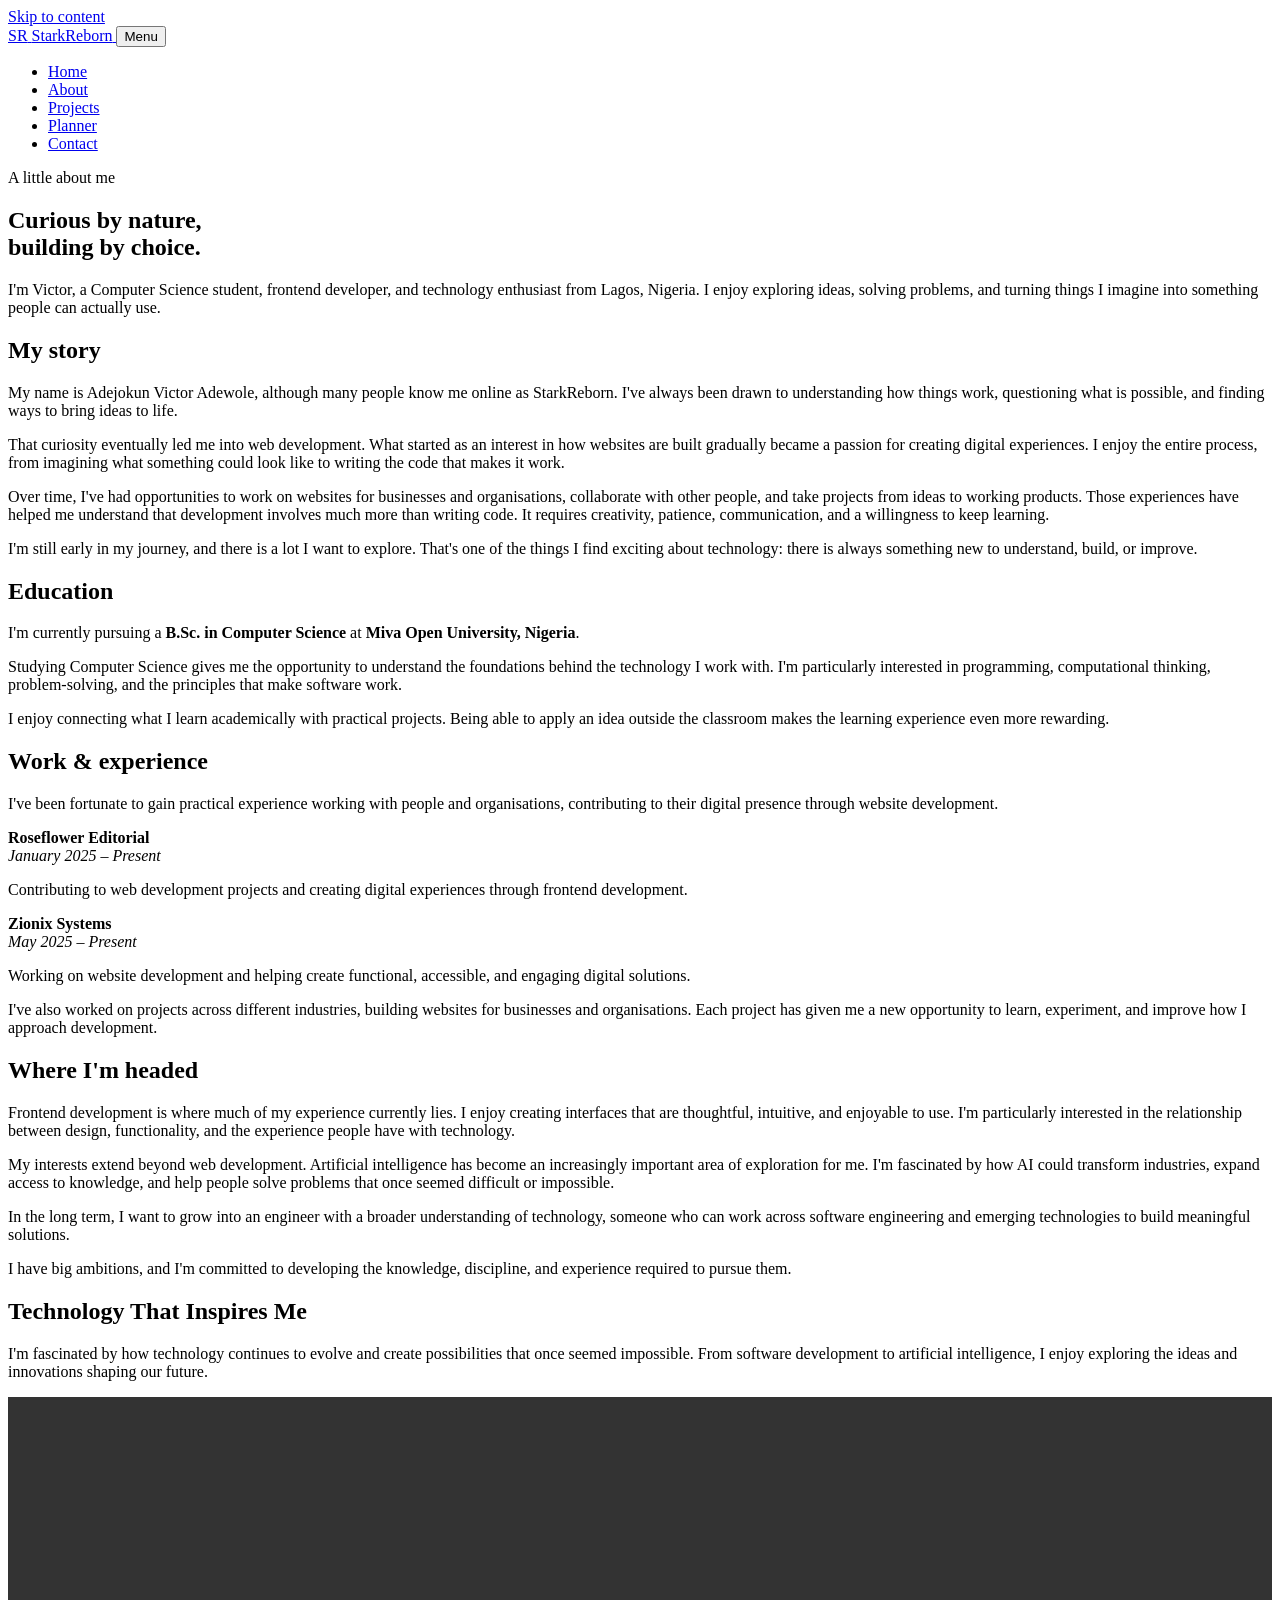
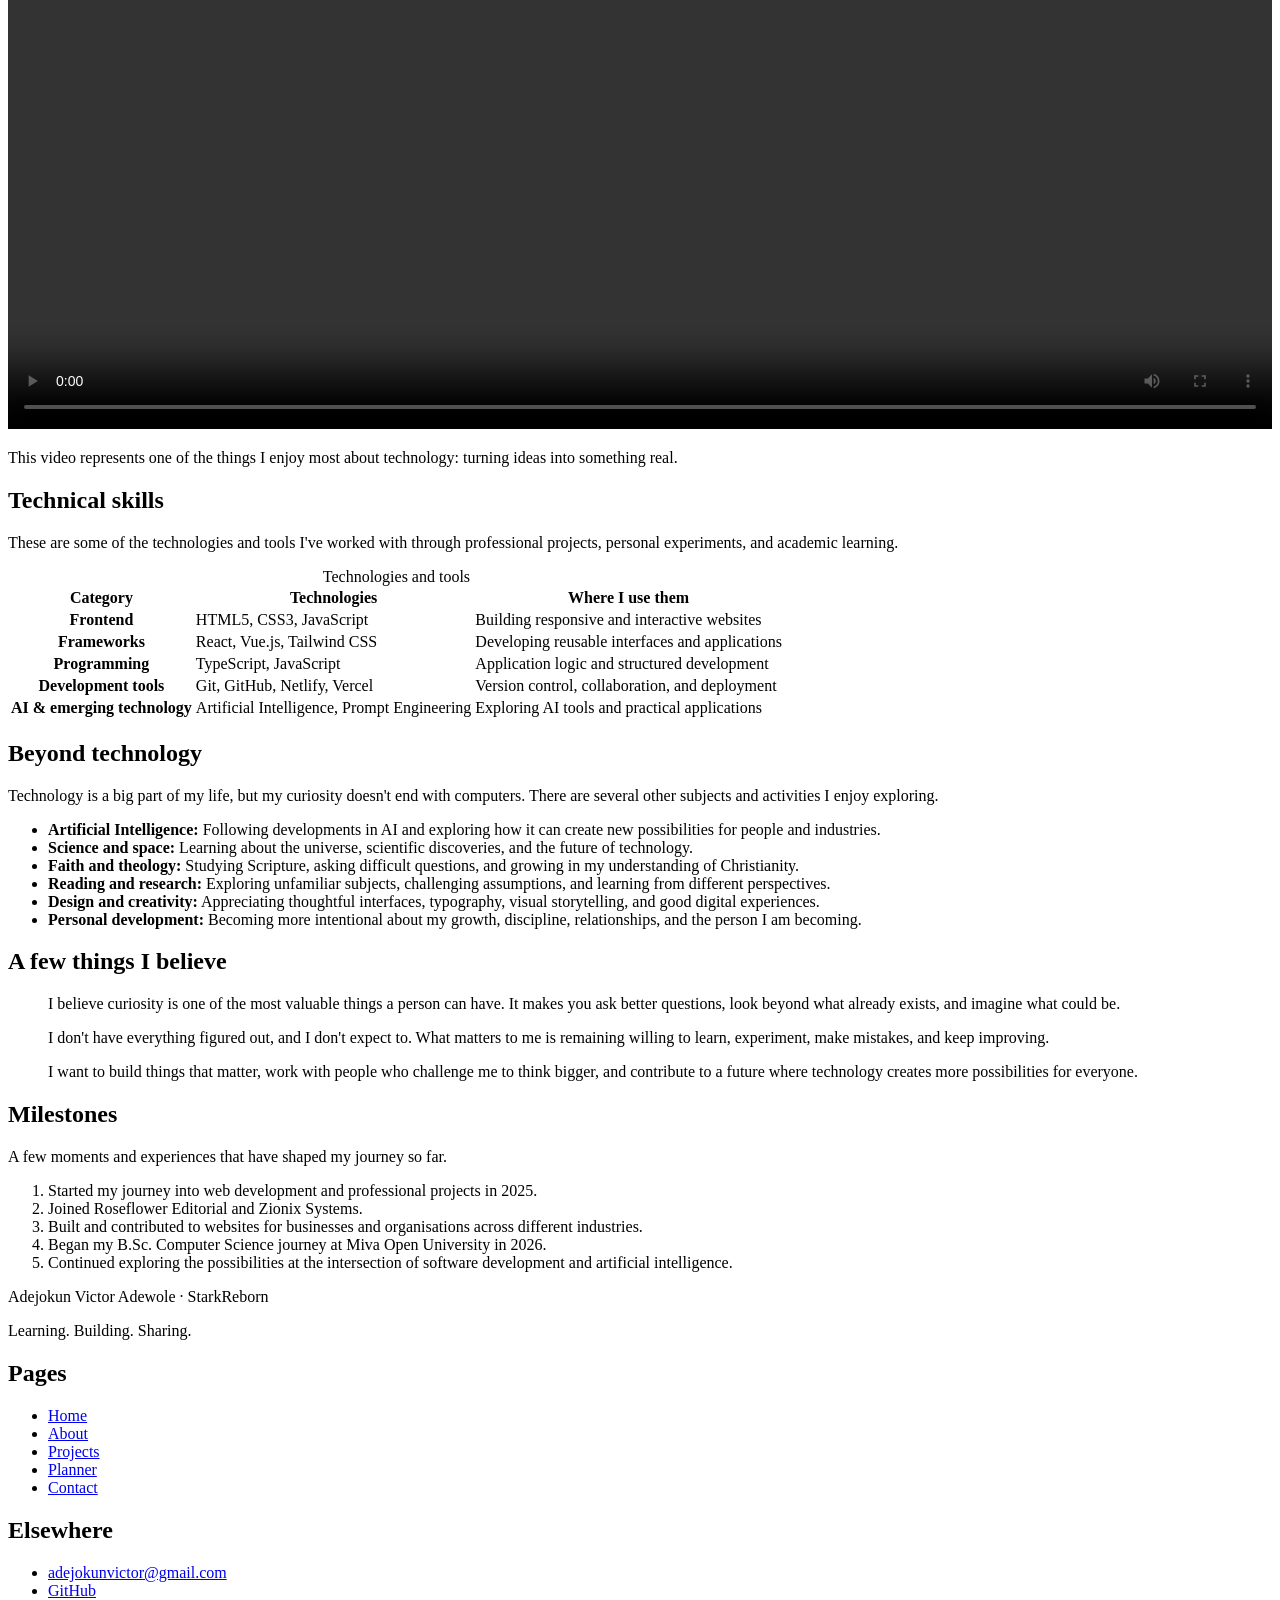
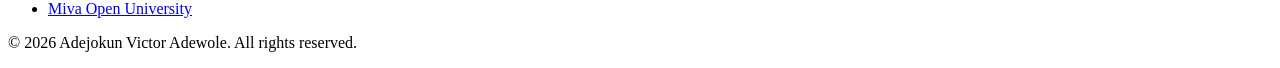
==== about.html @ ceefe45b "Add files via upload" ====
<!DOCTYPE html>
<html lang="en">
<head>
  <meta charset="utf-8">
  <meta name="viewport" content="width=device-width, initial-scale=1">
  <title>About — Adejokun Victor Adewole</title>
  <meta name="description" content="Get to know Victor Adewole, also known as StarkReborn, a Computer Science student, frontend developer, and technology enthusiast from Lagos, Nigeria.">
  <meta name="author" content="Adejokun Victor Adewole">
  <link rel="icon" href="favicon.png" type="image/png">
  <link rel="preconnect" href="https://fonts.googleapis.com">
  <link rel="preconnect" href="https://fonts.gstatic.com" crossorigin>
  <link rel="stylesheet" href="https://fonts.googleapis.com/css2?family=Fraunces:ital,opsz,wght@0,9..144,300..700;1,9..144,300..600&family=IBM+Plex+Sans:wght@400;500;600&display=swap">
  <link rel="stylesheet" href="css/styles.css">
  <script src="js/main.js" defer></script>
</head>

<body class="page-about">
  <a class="skip-link" href="#main">Skip to content</a>

  <header class="site-header">
    <div class="site-header__inner">
      <a class="brand" href="index.html" aria-label="StarkReborn — home">
        <span class="brand__mark" aria-hidden="true">SR</span>
        <span class="brand__text">StarkReborn</span>
      </a>

      <button class="nav-toggle" type="button" aria-expanded="false" aria-controls="primary-nav">
        <span class="nav-toggle__bar" aria-hidden="true"></span>
        <span class="nav-toggle__bar" aria-hidden="true"></span>
        <span class="nav-toggle__label">Menu</span>
      </button>

      <nav id="primary-nav" class="site-nav" aria-label="Primary">
        <ul>
          <li><a href="index.html">Home</a></li>
          <li><a href="about.html">About</a></li>
          <li><a href="projects.html">Projects</a></li>
          <li><a href="planner.html">Planner</a></li>
          <li><a href="contact.html">Contact</a></li>
        </ul>
      </nav>
    </div>
  </header>

  <main id="main">

    <section class="page-intro" aria-labelledby="about-heading">
      <p class="page-intro__eyebrow">A little about me</p>
      <h1 id="about-heading" class="page-intro__title">
        Curious by nature,<br>
        building by choice.
      </h1>
      <p class="page-intro__lede">
        I'm Victor, a Computer Science student, frontend developer, and technology
        enthusiast from Lagos, Nigeria. I enjoy exploring ideas, solving problems,
        and turning things I imagine into something people can actually use.
      </p>
    </section>

    <section class="about-section" aria-labelledby="story-heading">
      <h2 id="story-heading" class="about-section__heading">My story</h2>
      <div class="about-section__body">
        <p>
          My name is Adejokun Victor Adewole, although many people know me online
          as StarkReborn. I've always been drawn to understanding how things work,
          questioning what is possible, and finding ways to bring ideas to life.
        </p>
        <p>
          That curiosity eventually led me into web development. What started as
          an interest in how websites are built gradually became a passion for
          creating digital experiences. I enjoy the entire process, from imagining
          what something could look like to writing the code that makes it work.
        </p>
        <p>
          Over time, I've had opportunities to work on websites for businesses
          and organisations, collaborate with other people, and take projects
          from ideas to working products. Those experiences have helped me
          understand that development involves much more than writing code.
          It requires creativity, patience, communication, and a willingness
          to keep learning.
        </p>
        <p>
          I'm still early in my journey, and there is a lot I want to explore.
          That's one of the things I find exciting about technology: there is
          always something new to understand, build, or improve.
        </p>
      </div>
    </section>

    <section class="about-section" aria-labelledby="education-heading">
      <h2 id="education-heading" class="about-section__heading">Education</h2>
      <div class="about-section__body">
        <p>
          I'm currently pursuing a <strong>B.Sc. in Computer Science</strong>
          at <strong>Miva Open University, Nigeria</strong>.
        </p>
        <p>
          Studying Computer Science gives me the opportunity to understand
          the foundations behind the technology I work with. I'm particularly
          interested in programming, computational thinking, problem-solving,
          and the principles that make software work.
        </p>
        <p>
          I enjoy connecting what I learn academically with practical projects.
          Being able to apply an idea outside the classroom makes the learning
          experience even more rewarding.
        </p>
      </div>
    </section>

    <section class="about-section" aria-labelledby="experience-heading">
      <h2 id="experience-heading" class="about-section__heading">Work &amp; experience</h2>
      <div class="about-section__body">
        <p>
          I've been fortunate to gain practical experience working with people
          and organisations, contributing to their digital presence through
          website development.
        </p>
        <p>
          <strong>Roseflower Editorial</strong><br>
          <em>January 2025 – Present</em>
        </p>
        <p>
          Contributing to web development projects and creating digital
          experiences through frontend development.
        </p>
        <p>
          <strong>Zionix Systems</strong><br>
          <em>May 2025 – Present</em>
        </p>
        <p>
          Working on website development and helping create functional,
          accessible, and engaging digital solutions.
        </p>
        <p>
          I've also worked on projects across different industries, building
          websites for businesses and organisations. Each project has given
          me a new opportunity to learn, experiment, and improve how I approach
          development.
        </p>
      </div>
    </section>

    <section class="about-section" aria-labelledby="aspirations-heading">
      <h2 id="aspirations-heading" class="about-section__heading">Where I'm headed</h2>
      <div class="about-section__body">
        <p>
          Frontend development is where much of my experience currently lies.
          I enjoy creating interfaces that are thoughtful, intuitive, and
          enjoyable to use. I'm particularly interested in the relationship
          between design, functionality, and the experience people have
          with technology.
        </p>
        <p>
          My interests extend beyond web development. Artificial intelligence
          has become an increasingly important area of exploration for me.
          I'm fascinated by how AI could transform industries, expand access
          to knowledge, and help people solve problems that once seemed
          difficult or impossible.
        </p>
        <p>
          In the long term, I want to grow into an engineer with a broader
          understanding of technology, someone who can work across software
          engineering and emerging technologies to build meaningful solutions.
        </p>
        <p>
          I have big ambitions, and I'm committed to developing the knowledge,
          discipline, and experience required to pursue them.
        </p>
      </div>
    </section>


<section class="about-section" aria-labelledby="inspiration-heading">
  <h2 id="inspiration-heading" class="about-section__heading">
    Technology That Inspires Me
  </h2>

  <div class="about-section__body">
    <p>
      I'm fascinated by how technology continues to evolve and
      create possibilities that once seemed impossible.
      From software development to artificial intelligence,
      I enjoy exploring the ideas and innovations shaping our future.
    </p>

    <video
      controls
      preload="metadata"
      width="100%"
      aria-label="A video showing programming and software development"
    >
      <source src="./video/inspo.mp4" type="video/mp4">
      Your browser does not support the video element.
    </video>

    <p>
      This video represents one of the things I enjoy most about
      technology: turning ideas into something real.
    </p>
  </div>
</section>


    <section class="about-section" aria-labelledby="skills-heading">
      <h2 id="skills-heading" class="about-section__heading">Technical skills</h2>
      <div class="about-section__body">
        <p>
          These are some of the technologies and tools I've worked with through
          professional projects, personal experiments, and academic learning.
        </p>

        <table class="skills-table">
          <caption>Technologies and tools</caption>
          <thead>
            <tr>
              <th scope="col">Category</th>
              <th scope="col">Technologies</th>
              <th scope="col">Where I use them</th>
            </tr>
          </thead>
          <tbody>
            <tr>
              <th scope="row">Frontend</th>
              <td>HTML5, CSS3, JavaScript</td>
              <td>Building responsive and interactive websites</td>
            </tr>
            <tr>
              <th scope="row">Frameworks</th>
              <td>React, Vue.js, Tailwind CSS</td>
              <td>Developing reusable interfaces and applications</td>
            </tr>
            <tr>
              <th scope="row">Programming</th>
              <td>TypeScript, JavaScript</td>
              <td>Application logic and structured development</td>
            </tr>
            <tr>
              <th scope="row">Development tools</th>
              <td>Git, GitHub, Netlify, Vercel</td>
              <td>Version control, collaboration, and deployment</td>
            </tr>
            <tr>
              <th scope="row">AI &amp; emerging technology</th>
              <td>Artificial Intelligence, Prompt Engineering</td>
              <td>Exploring AI tools and practical applications</td>
            </tr>
          </tbody>
        </table>
      </div>
    </section>

    <section class="about-section" aria-labelledby="interests-heading">
      <h2 id="interests-heading" class="about-section__heading">Beyond technology</h2>
      <div class="about-section__body">
        <p>
          Technology is a big part of my life, but my curiosity doesn't end
          with computers. There are several other subjects and activities
          I enjoy exploring.
        </p>
        <ul class="interest-list">
          <li><strong>Artificial Intelligence:</strong> Following developments in AI and exploring how it can create new possibilities for people and industries.</li>
          <li><strong>Science and space:</strong> Learning about the universe, scientific discoveries, and the future of technology.</li>
          <li><strong>Faith and theology:</strong> Studying Scripture, asking difficult questions, and growing in my understanding of Christianity.</li>
          <li><strong>Reading and research:</strong> Exploring unfamiliar subjects, challenging assumptions, and learning from different perspectives.</li>
          <li><strong>Design and creativity:</strong> Appreciating thoughtful interfaces, typography, visual storytelling, and good digital experiences.</li>
          <li><strong>Personal development:</strong> Becoming more intentional about my growth, discipline, relationships, and the person I am becoming.</li>
        </ul>
      </div>
    </section>

    <section class="about-section about-section--statement" aria-labelledby="statement-heading">
      <h2 id="statement-heading" class="about-section__heading">A few things I believe</h2>
      <div class="about-section__body">
        <blockquote class="personal-statement">
          <p>
            I believe curiosity is one of the most valuable things a person
            can have. It makes you ask better questions, look beyond what
            already exists, and imagine what could be.
          </p>
          <p>
            I don't have everything figured out, and I don't expect to.
            What matters to me is remaining willing to learn, experiment,
            make mistakes, and keep improving.
          </p>
          <p>
            I want to build things that matter, work with people who
            challenge me to think bigger, and contribute to a future where
            technology creates more possibilities for everyone.
          </p>
        </blockquote>
      </div>
    </section>

    <section class="about-section" aria-labelledby="milestones-heading">
      <h2 id="milestones-heading" class="about-section__heading">Milestones</h2>
      <div class="about-section__body">
        <p>
          A few moments and experiences that have shaped my journey so far.
        </p>
        <ol class="milestone-list">
          <li>Started my journey into web development and professional projects in 2025.</li>
          <li>Joined Roseflower Editorial and Zionix Systems.</li>
          <li>Built and contributed to websites for businesses and organisations across different industries.</li>
          <li>Began my B.Sc. Computer Science journey at Miva Open University in 2026.</li>
          <li>Continued exploring the possibilities at the intersection of software development and artificial intelligence.</li>
        </ol>
      </div>
    </section>

  </main>

  <footer class="site-footer">
    <div class="site-footer__inner">

      <div class="site-footer__col">
        <p class="site-footer__brand">Adejokun Victor Adewole · StarkReborn</p>
        <p class="site-footer__note">Learning. Building. Sharing.</p>
      </div>

      <div class="site-footer__col">
        <h2 class="site-footer__heading">Pages</h2>
        <ul class="site-footer__links">
          <li><a href="index.html">Home</a></li>
          <li><a href="about.html">About</a></li>
          <li><a href="projects.html">Projects</a></li>
          <li><a href="planner.html">Planner</a></li>
          <li><a href="contact.html">Contact</a></li>
        </ul>
      </div>

      <div class="site-footer__col">
        <h2 class="site-footer__heading">Elsewhere</h2>
        <ul class="site-footer__links">
          <li><a href="mailto:adejokunvictor@gmail.com">adejokunvictor@gmail.com</a></li>
          <li><a href="https://github.com/starkeborn" rel="noopener">GitHub</a></li>
          <li><a href="https://www.miva.university/" rel="noopener">Miva Open University</a></li>
        </ul>
      </div>

    </div>

    <p class="site-footer__legal"> &copy; <span id="year">2026</span> Adejokun Victor Adewole. All rights reserved.
    </p>
  </footer>

</body>
</html>
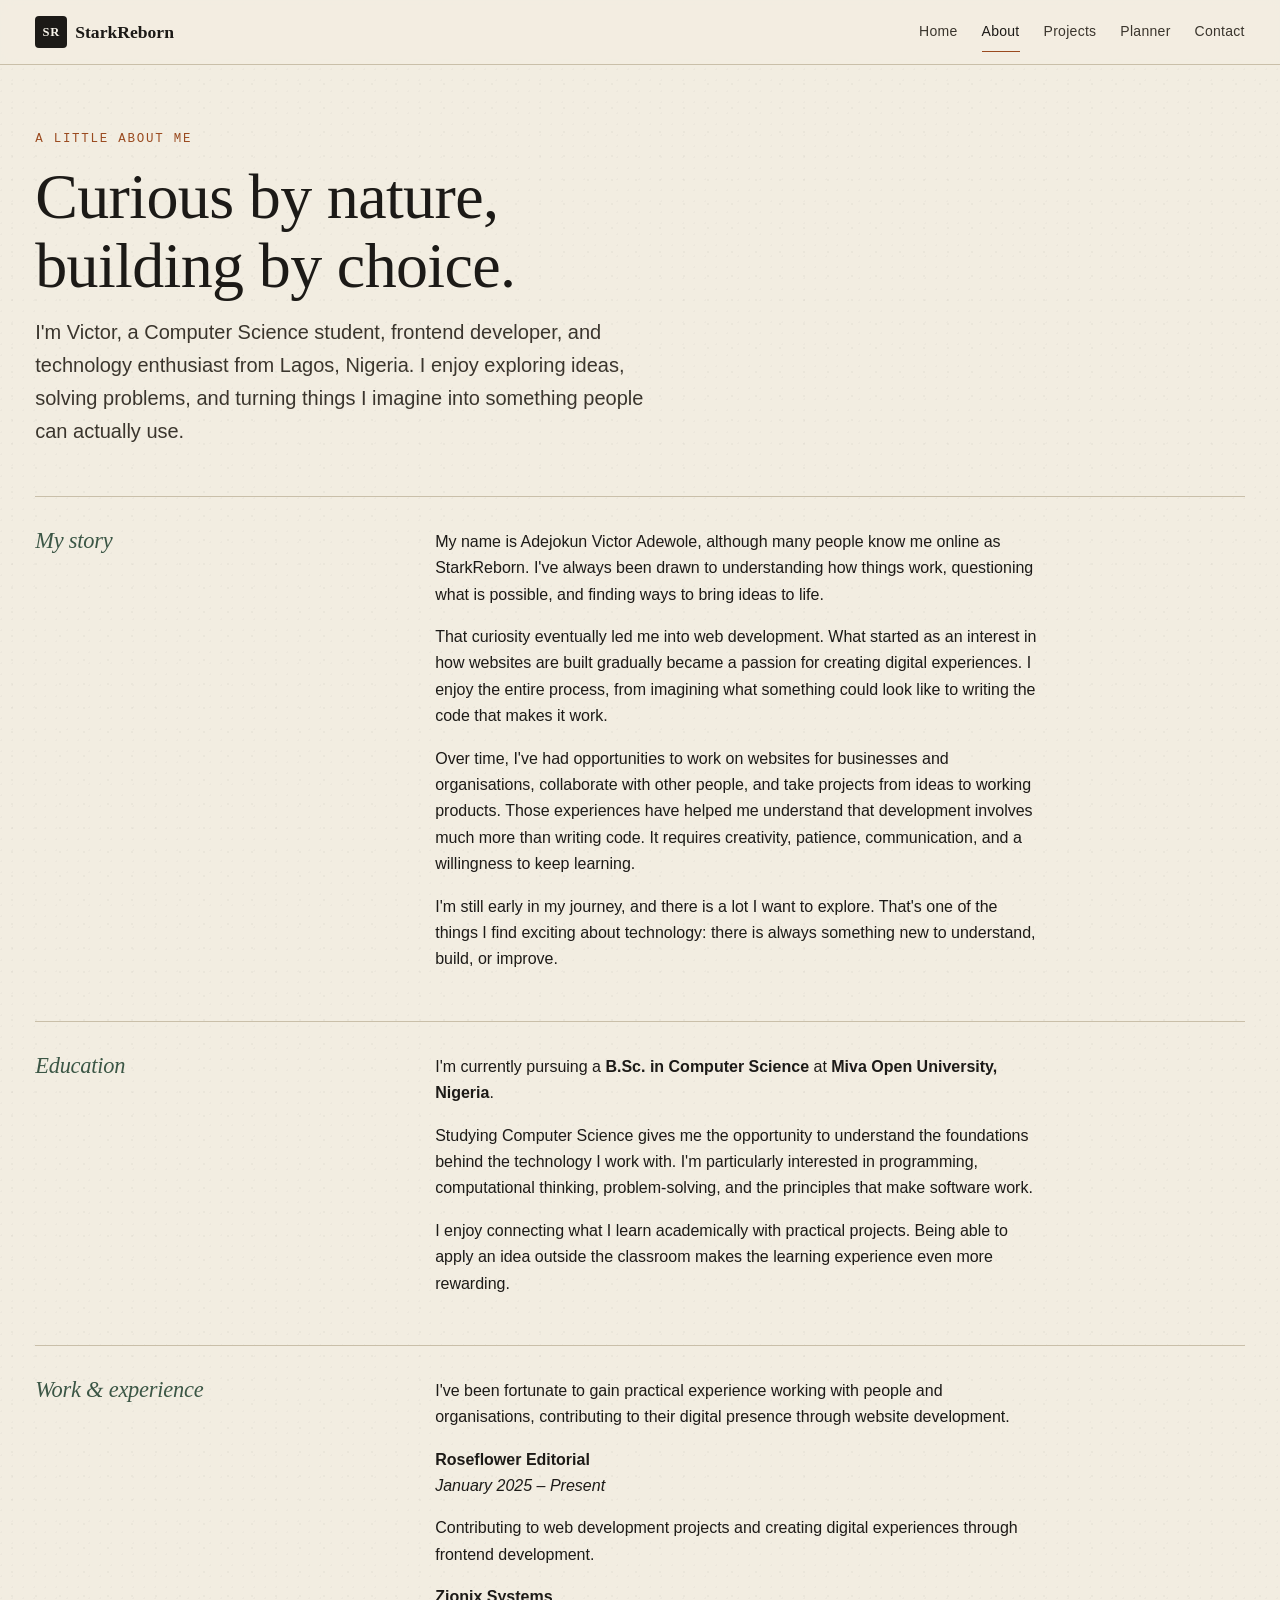
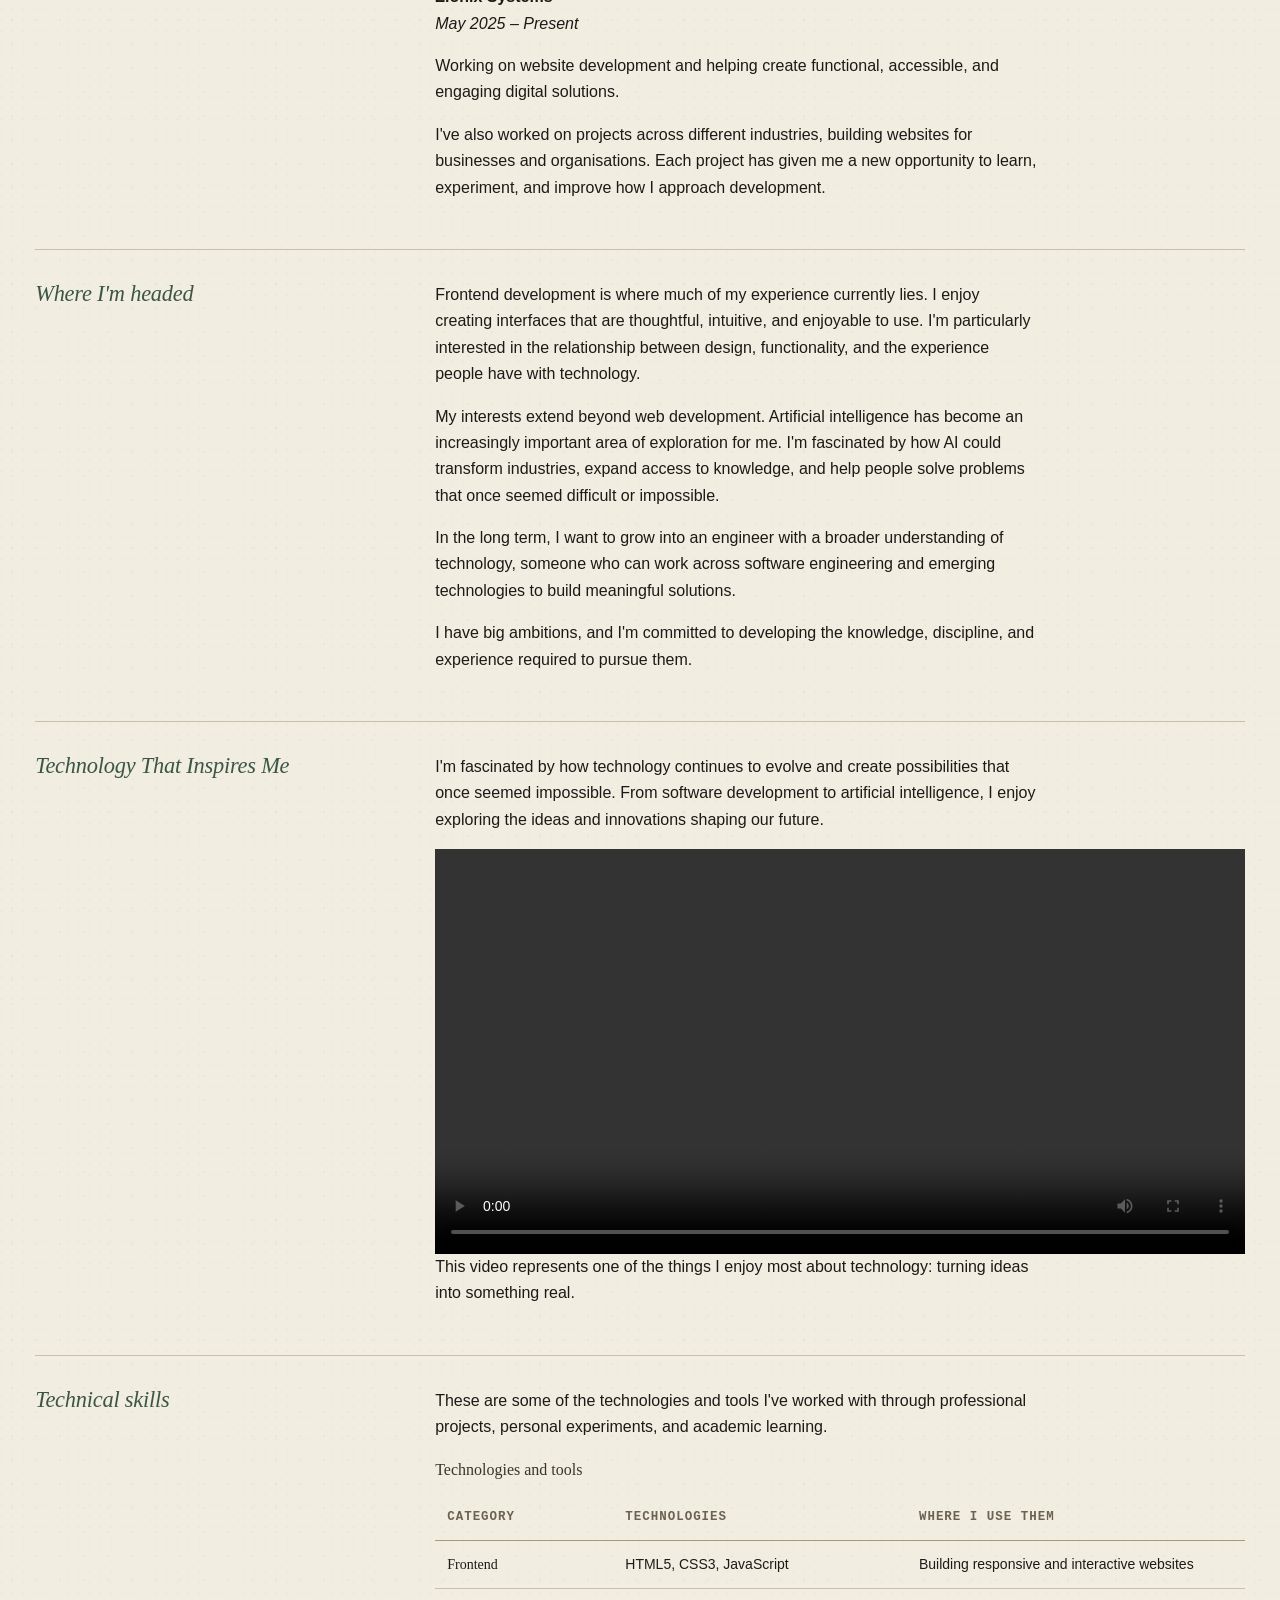
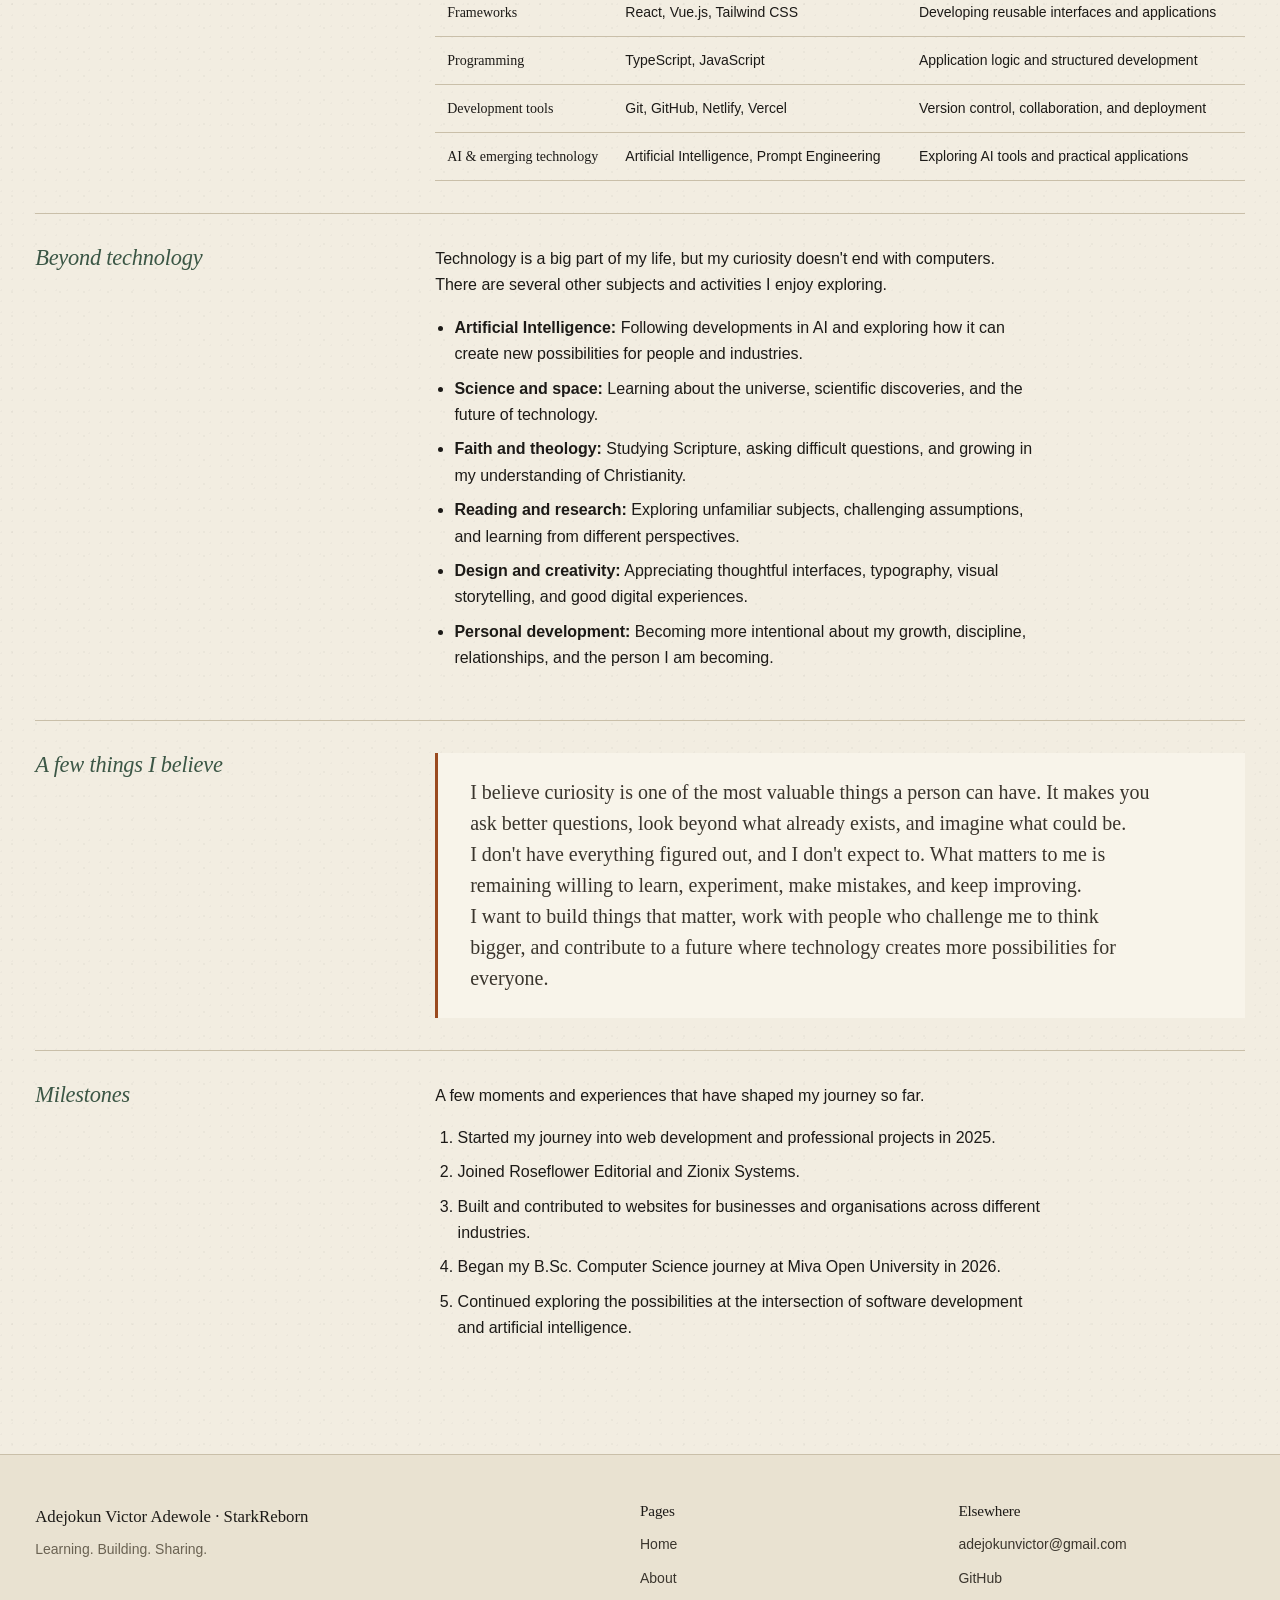
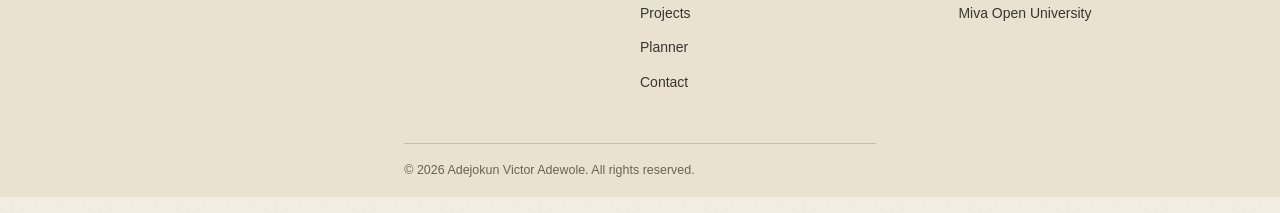
==== commit 6287cfd1: "Update stylesheet and script paths in about.html" ====
--- a/about.html
+++ b/about.html
@@ -10,8 +10,8 @@
   <link rel="preconnect" href="https://fonts.googleapis.com">
   <link rel="preconnect" href="https://fonts.gstatic.com" crossorigin>
   <link rel="stylesheet" href="https://fonts.googleapis.com/css2?family=Fraunces:ital,opsz,wght@0,9..144,300..700;1,9..144,300..600&family=IBM+Plex+Sans:wght@400;500;600&display=swap">
-  <link rel="stylesheet" href="css/styles.css">
-  <script src="js/main.js" defer></script>
+  <link rel="stylesheet" href="styles.css">
+  <script src="main.js" defer></script>
 </head>
 
 <body class="page-about">
@@ -190,7 +190,7 @@
       width="100%"
       aria-label="A video showing programming and software development"
     >
-      <source src="./video/inspo.mp4" type="video/mp4">
+      <source src="inspo.mp4" type="video/mp4">
       Your browser does not support the video element.
     </video>
 
--- a/styles.css
+++ b/styles.css
@@ -0,0 +1,1154 @@
+/* Design settings */
+:root {
+  --paper: #f2ede1;
+  --paper-2: #e9e2d1;
+  --paper-3: #ddd3bd;
+  --ink: #1c1a17;
+  --ink-2: #3a352d;
+  --ink-3: #6a6252;
+  --rule: #c9bfa9;
+  --rule-strong: #a8997b;
+  --botanical: #3b5645;
+  --botanical-soft: #5f7d69;
+  --copper: #9a4a1f;
+  --copper-soft: #b56a3d;
+  --cream: #f8f4ea;
+  --surface-dark: #1f1d19;
+  --surface-dark-2: #2a2721;
+  --danger: #8a2418;
+  --success: #2f5c3a;
+
+  --font-display: "Fraunces", "Iowan Old Style", Georgia, "Times New Roman", serif;
+  --font-body: "IBM Plex Sans", "Helvetica Neue", Arial, sans-serif;
+  --font-mono: ui-monospace, "SFMono-Regular", Menlo, Consolas, monospace;
+
+  --fs-base: 1rem;
+  --fs-small: 0.875rem;
+  --fs-xs: 0.78rem;
+  --fs-lede: clamp(1.05rem, 0.95rem + 0.5vw, 1.25rem);
+  --fs-h1: clamp(2.2rem, 1.4rem + 3.6vw, 4rem);
+  --fs-h2: clamp(1.6rem, 1.2rem + 1.6vw, 2.4rem);
+  --fs-h3: clamp(1.15rem, 1rem + 0.6vw, 1.4rem);
+  --fs-hero: clamp(2.4rem, 1.4rem + 4.4vw, 4.6rem);
+
+  --lh-tight: 1.08;
+  --lh-snug: 1.25;
+  --lh-body: 1.65;
+  --measure: 68ch;
+  --measure-tight: 56ch;
+
+  --sp-1: 0.25rem;
+  --sp-2: 0.5rem;
+  --sp-3: 0.75rem;
+  --sp-4: 1rem;
+  --sp-5: 1.5rem;
+  --sp-6: 2rem;
+  --sp-7: 3rem;
+  --sp-8: 4rem;
+  --sp-9: 6rem;
+  --sp-10: 8rem;
+
+  --r-0: 0;
+  --r-1: 2px;
+  --r-2: 4px;
+  --r-pill: 999px;
+
+  --shadow-1: 0 1px 0 rgba(28, 26, 23, 0.06), 0 1px 2px rgba(28, 26, 23, 0.08);
+  --shadow-2: 0 8px 24px rgba(28, 26, 23, 0.08);
+
+  --dur-1: 120ms;
+  --dur-2: 200ms;
+  --dur-3: 320ms;
+  --ease-1: cubic-bezier(0.2, 0.6, 0.2, 1);
+
+  --page-pad: clamp(1.1rem, 0.6rem + 2vw, 2.5rem);
+  --content-max: 76rem;
+}
+
+/* Base styles */
+*,
+*::before,
+*::after { box-sizing: border-box; }
+
+html { -webkit-text-size-adjust: 100%; scroll-behavior: smooth; }
+
+body {
+  margin: 0;
+  font-family: var(--font-body);
+  font-size: var(--fs-base);
+  line-height: var(--lh-body);
+  color: var(--ink);
+  background-color: var(--paper);
+  background-image:
+    radial-gradient(rgba(28, 26, 23, 0.035) 1px, transparent 1px),
+    radial-gradient(rgba(28, 26, 23, 0.025) 1px, transparent 1px);
+  background-size: 24px 24px, 11px 11px;
+  background-position: 0 0, 7px 9px;
+  -webkit-font-smoothing: antialiased;
+  text-rendering: optimizeLegibility;
+}
+
+img, svg, video, audio { display: block; max-width: 100%; }
+img { height: auto; }
+
+a { color: var(--botanical); text-decoration-thickness: 1px; text-underline-offset: 3px; }
+a:hover { color: var(--copper); }
+
+hr { border: 0; border-top: 1px solid var(--rule); margin: var(--sp-6) 0; }
+
+code {
+  font-family: var(--font-mono);
+  font-size: 0.9em;
+  background: rgba(28, 26, 23, 0.06);
+  padding: 0.05em 0.35em;
+  border-radius: var(--r-1);
+}
+
+.skip-link {
+  position: absolute;
+  left: -9999px;
+  top: 0;
+  background: var(--ink);
+  color: var(--cream);
+  padding: var(--sp-3) var(--sp-4);
+  z-index: 100;
+}
+.skip-link:focus { left: var(--sp-3); top: var(--sp-3); }
+
+/* Typography */
+h1, h2, h3, h4 {
+  font-family: var(--font-display);
+  font-weight: 500;
+  color: var(--ink);
+  line-height: var(--lh-tight);
+  margin: 0 0 var(--sp-4);
+  letter-spacing: -0.01em;
+}
+
+h1 { font-size: var(--fs-h1); }
+h2 { font-size: var(--fs-h2); }
+h3 { font-size: var(--fs-h3); line-height: var(--lh-snug); }
+h4 { font-size: 1.05rem; }
+
+p { margin: 0 0 var(--sp-4); max-width: var(--measure); }
+
+strong { font-weight: 600; }
+
+ul, ol { max-width: var(--measure); }
+
+/* Layout */
+.site-header__inner,
+main > section,
+main > article,
+main > nav,
+.site-footer__inner,
+.site-footer__legal {
+  width: min(100% - (var(--page-pad) * 2), var(--content-max));
+  margin-inline: auto;
+}
+
+main > section,
+main > article,
+main > nav { padding-block: var(--sp-7); }
+
+/* Header and nav */
+.site-header {
+  position: sticky;
+  top: 0;
+  z-index: 50;
+  background: rgba(242, 237, 225, 0.92);
+  backdrop-filter: saturate(140%) blur(6px);
+  border-bottom: 1px solid var(--rule);
+}
+.site-header__inner {
+  display: flex;
+  align-items: center;
+  justify-content: space-between;
+  gap: var(--sp-4);
+  padding-block: var(--sp-3);
+}
+
+.brand {
+  display: inline-flex;
+  align-items: center;
+  gap: var(--sp-2);
+  text-decoration: none;
+  color: var(--ink);
+  font-family: var(--font-display);
+  font-weight: 600;
+  font-size: 1.1rem;
+}
+.brand__mark {
+  display: inline-grid;
+  place-items: center;
+  width: 2rem;
+  height: 2rem;
+  background: var(--ink);
+  color: var(--cream);
+  font-size: 0.78rem;
+  letter-spacing: 0.06em;
+  border-radius: var(--r-2);
+}
+.brand:hover .brand__mark { background: var(--copper); }
+
+.site-nav ul {
+  display: flex;
+  gap: var(--sp-5);
+  list-style: none;
+  margin: 0;
+  padding: 0;
+  max-width: none;
+}
+.site-nav a {
+  display: inline-block;
+  padding: var(--sp-2) 0;
+  color: var(--ink-2);
+  text-decoration: none;
+  font-size: var(--fs-small);
+  letter-spacing: 0.02em;
+  border-bottom: 1px solid transparent;
+  transition: color var(--dur-1) var(--ease-1),
+              border-color var(--dur-1) var(--ease-1);
+}
+.site-nav a:hover { color: var(--copper); }
+.site-nav a[aria-current="page"] {
+  color: var(--ink);
+  border-bottom-color: var(--copper);
+}
+
+.nav-toggle { display: none; }
+
+/* Bttons and form */
+.btn {
+  display: inline-flex;
+  align-items: center;
+  justify-content: center;
+  gap: var(--sp-2);
+  padding: 0.7rem 1.1rem;
+  font-family: var(--font-body);
+  font-size: var(--fs-small);
+  font-weight: 500;
+  letter-spacing: 0.02em;
+  border: 1px solid transparent;
+  border-radius: var(--r-2);
+  cursor: pointer;
+  text-decoration: none;
+  transition: background var(--dur-1) var(--ease-1),
+              color var(--dur-1) var(--ease-1),
+              border-color var(--dur-1) var(--ease-1),
+              transform var(--dur-1) var(--ease-1);
+}
+.btn:active { transform: translateY(1px); }
+
+.btn--primary {
+  background: var(--ink);
+  color: var(--cream);
+  border-color: var(--ink);
+}
+.btn--primary:hover { background: var(--copper); border-color: var(--copper); }
+
+.btn--ghost {
+  background: transparent;
+  color: var(--ink);
+  border-color: var(--rule-strong);
+}
+.btn--ghost:hover { background: var(--paper-2); border-color: var(--ink); }
+
+.btn:focus-visible {
+  outline: 3px solid var(--copper);
+  outline-offset: 3px;
+}
+
+.field { display: flex; flex-direction: column; gap: var(--sp-2); margin-bottom: var(--sp-5); }
+.field__label {
+  font-family: var(--font-display);
+  font-size: 1.05rem;
+  font-weight: 500;
+  color: var(--ink);
+}
+.field__help {
+  margin: 0;
+  font-size: var(--fs-xs);
+  color: var(--ink-3);
+  max-width: var(--measure);
+}
+.field__error {
+  margin: 0;
+  font-size: var(--fs-xs);
+  color: var(--danger);
+  font-weight: 500;
+}
+
+input[type="text"],
+input[type="email"],
+input[type="tel"],
+textarea {
+  font: inherit;
+  color: var(--ink);
+  background: var(--cream);
+  border: 1px solid var(--rule-strong);
+  border-radius: var(--r-2);
+  padding: 0.7rem 0.85rem;
+  width: 100%;
+  transition: border-color var(--dur-1) var(--ease-1),
+              box-shadow var(--dur-1) var(--ease-1);
+}
+input:focus-visible,
+textarea:focus-visible {
+  outline: none;
+  border-color: var(--copper);
+  box-shadow: 0 0 0 3px rgba(154, 74, 31, 0.18);
+}
+input[aria-invalid="true"],
+textarea[aria-invalid="true"] {
+  border-color: var(--danger);
+  box-shadow: 0 0 0 3px rgba(138, 36, 24, 0.12);
+}
+
+textarea { resize: vertical; min-height: 9rem; }
+
+/* Footer */
+.site-footer {
+  border-top: 1px solid var(--rule);
+  background: var(--paper-2);
+  margin-top: var(--sp-8);
+}
+.site-footer__inner {
+  display: grid;
+  grid-template-columns: 2fr 1fr 1fr;
+  gap: var(--sp-6);
+  padding-block: var(--sp-7);
+}
+.site-footer__col p { margin: 0 0 var(--sp-2); max-width: 34ch; }
+.site-footer__brand {
+  font-family: var(--font-display);
+  font-size: 1.05rem;
+  color: var(--ink);
+}
+.site-footer__note { font-size: var(--fs-small); color: var(--ink-3); }
+.site-footer__heading {
+  font-family: var(--font-display);
+  font-size: 0.95rem;
+  font-weight: 500;
+  color: var(--ink);
+  margin: 0 0 var(--sp-3);
+}
+.site-footer__links {
+  list-style: none;
+  padding: 0;
+  margin: 0;
+  display: grid;
+  gap: var(--sp-2);
+  max-width: none;
+}
+.site-footer__links a {
+  color: var(--ink-2);
+  text-decoration: none;
+  font-size: var(--fs-small);
+}
+.site-footer__links a:hover { color: var(--copper); text-decoration: underline; }
+
+.site-footer__legal {
+  border-top: 1px solid var(--rule);
+  padding-block: var(--sp-4);
+  font-size: var(--fs-xs);
+  color: var(--ink-3);
+}
+
+/* Page sections */
+.page-intro {
+  padding-block: var(--sp-8) var(--sp-6);
+  border-bottom: 1px solid var(--rule);
+}
+.page-intro__eyebrow {
+  font-family: var(--font-mono);
+  font-size: var(--fs-xs);
+  letter-spacing: 0.14em;
+  text-transform: uppercase;
+  color: var(--copper);
+  margin: 0 0 var(--sp-3);
+}
+.page-intro__title { margin: 0 0 var(--sp-4); max-width: 20ch; }
+.page-intro__lede {
+  font-size: var(--fs-lede);
+  color: var(--ink-2);
+  max-width: var(--measure-tight);
+}
+
+/* Home page */
+.hero {
+  padding-block: var(--sp-8) var(--sp-7);
+  border-bottom: 1px solid var(--rule);
+}
+.hero__grid {
+  display: grid;
+  grid-template-columns: minmax(0, 1.4fr) minmax(0, 1fr);
+  gap: var(--sp-7);
+  align-items: end;
+}
+.hero__eyebrow {
+  font-family: var(--font-mono);
+  font-size: var(--fs-xs);
+  letter-spacing: 0.14em;
+  text-transform: uppercase;
+  color: var(--copper);
+  margin: 0 0 var(--sp-4);
+}
+.hero__title {
+  font-size: var(--fs-hero);
+  line-height: var(--lh-tight);
+  letter-spacing: -0.02em;
+  margin: 0 0 var(--sp-5);
+}
+.hero__title span { display: block; }
+.hero__title-accent { font-style: italic; color: var(--botanical); }
+.hero__title-tail {
+  font-family: var(--font-body);
+  font-size: var(--fs-lede);
+  font-weight: 400;
+  font-style: normal;
+  color: var(--ink-3);
+  max-width: 28ch;
+  margin-top: var(--sp-3);
+  line-height: 1.4;
+}
+.hero__lede {
+  font-size: var(--fs-lede);
+  color: var(--ink-2);
+  max-width: 44ch;
+}
+.hero__actions {
+  display: flex;
+  flex-wrap: wrap;
+  gap: var(--sp-3);
+  margin-top: var(--sp-5);
+}
+
+.hero__portrait {
+  width: 100%;
+  max-width: 420px;
+  margin: 0 auto;
+  border: 1px solid var(--rule-strong);
+  background: var(--paper-2);
+  padding: var(--sp-2);
+  align-self: end;
+}
+
+.hero__portrait img {
+  display: block;
+  width: 100%;
+  height: auto;
+  aspect-ratio: 4 / 5;
+  object-fit: contain;
+  object-position: center;
+}
+
+.hero__portrait figcaption {
+  padding: var(--sp-3) var(--sp-2) var(--sp-1);
+  display: flex;
+  flex-direction: column;
+  gap: var(--sp-1);
+}
+
+.hero__caption-line {
+  font-family: var(--font-display);
+  font-size: 1rem;
+  color: var(--ink);
+}
+.hero__caption-meta {
+  font-size: var(--fs-xs);
+  color: var(--ink-3);
+  font-family: var(--font-mono);
+  letter-spacing: 0.04em;
+}
+
+.statement { padding-block: var(--sp-8); }
+.statement__inner { max-width: var(--content-max); }
+.statement__heading {
+  font-size: var(--fs-h2);
+  margin-bottom: var(--sp-4);
+}
+.statement__body {
+  font-size: var(--fs-lede);
+  color: var(--ink-2);
+  max-width: var(--measure);
+}
+.statement__skills {
+  list-style: none;
+  padding: 0;
+  margin: var(--sp-6) 0 0;
+  display: flex;
+  flex-wrap: wrap;
+  gap: var(--sp-2);
+  max-width: none;
+}
+.statement__skills li {
+  border: 1px solid var(--rule-strong);
+  padding: 0.35rem 0.75rem;
+  font-size: var(--fs-small);
+  font-family: var(--font-mono);
+  color: var(--ink-2);
+  background: var(--cream);
+  border-radius: var(--r-2);
+}
+
+.featured {
+  padding-block: var(--sp-8);
+  border-top: 1px solid var(--rule);
+}
+.section-header {
+  display: flex;
+  justify-content: space-between;
+  align-items: baseline;
+  gap: var(--sp-4);
+  margin-bottom: var(--sp-6);
+}
+.section-header h2 { margin: 0; }
+.section-header__link {
+  font-size: var(--fs-small);
+  color: var(--botanical);
+  text-decoration: none;
+}
+.section-header__link:hover { color: var(--copper); text-decoration: underline; }
+
+.featured__grid {
+  display: grid;
+  grid-template-columns: 1.3fr 1fr 1fr;
+  gap: var(--sp-5);
+}
+.featured-card {
+  display: flex;
+  flex-direction: column;
+  gap: var(--sp-3);
+  padding: var(--sp-5);
+  border: 1px solid var(--rule-strong);
+  background: var(--cream);
+  min-height: 16rem;
+  transition: border-color var(--dur-2) var(--ease-1),
+              transform var(--dur-2) var(--ease-1);
+}
+.featured-card:hover {
+  border-color: var(--ink);
+  transform: translateY(-2px);
+}
+.featured-card--tall {
+  background: var(--surface-dark);
+  color: var(--cream);
+  border-color: var(--surface-dark);
+}
+.featured-card--tall .featured-card__title,
+.featured-card--tall .featured-card__kicker { color: var(--cream); }
+.featured-card--tall .featured-card__desc { color: var(--paper-2); }
+.featured-card--tall .featured-card__link { color: var(--paper); }
+
+.featured-card__kicker {
+  font-family: var(--font-mono);
+  font-size: var(--fs-xs);
+  letter-spacing: 0.1em;
+  text-transform: uppercase;
+  color: var(--copper);
+  margin: 0;
+}
+.featured-card__title {
+  font-family: var(--font-display);
+  font-size: 1.6rem;
+  margin: 0;
+  color: var(--ink);
+}
+.featured-card__desc {
+  margin: 0;
+  color: var(--ink-2);
+  flex: 1;
+}
+.featured-card__link {
+  font-size: var(--fs-small);
+  color: var(--botanical);
+  text-decoration: none;
+  align-self: flex-start;
+  border-bottom: 1px solid currentColor;
+  padding-bottom: 1px;
+}
+.featured-card__link:hover { color: var(--copper); }
+
+.cta-band {
+  padding-block: var(--sp-8);
+  background: var(--surface-dark-2);
+  color: var(--paper);
+  margin-block: var(--sp-6);
+}
+.cta-band__inner {
+  width: min(100% - (var(--page-pad) * 2), var(--content-max));
+  margin-inline: auto;
+  max-width: 60ch;
+}
+.cta-band h2 { color: var(--cream); }
+.cta-band p { color: var(--paper-2); }
+.cta-band code { background: rgba(255, 255, 255, 0.1); color: var(--cream); }
+
+/* About page */
+.about-section {
+  padding-block: var(--sp-6);
+  border-bottom: 1px solid var(--rule);
+  display: grid;
+  grid-template-columns: minmax(0, 1fr) minmax(0, 2.2fr);
+  gap: var(--sp-6);
+  align-items: start;
+}
+.about-section:last-of-type { border-bottom: 0; }
+.about-section__heading {
+  margin: 0;
+  font-size: var(--fs-h3);
+  font-family: var(--font-display);
+  font-style: italic;
+  font-weight: 400;
+  color: var(--botanical);
+}
+.about-section__body > p { max-width: var(--measure); }
+
+.skills-table {
+  width: 100%;
+  border-collapse: collapse;
+  font-size: var(--fs-small);
+  margin-top: var(--sp-3);
+}
+.skills-table caption {
+  text-align: left;
+  font-family: var(--font-display);
+  font-size: 1rem;
+  color: var(--ink-2);
+  padding-bottom: var(--sp-3);
+}
+.skills-table th,
+.skills-table td {
+  text-align: left;
+  padding: var(--sp-3) var(--sp-3);
+  border-bottom: 1px solid var(--rule);
+  vertical-align: top;
+}
+.skills-table thead th {
+  font-family: var(--font-mono);
+  font-size: var(--fs-xs);
+  letter-spacing: 0.08em;
+  text-transform: uppercase;
+  color: var(--ink-3);
+  border-bottom-color: var(--rule-strong);
+}
+.skills-table tbody th {
+  font-family: var(--font-display);
+  font-weight: 500;
+  color: var(--ink);
+  width: 22%;
+}
+
+.interest-list {
+  padding-left: 1.2rem;
+  max-width: var(--measure);
+}
+.interest-list li { margin-bottom: var(--sp-2); }
+
+.personal-statement {
+  margin: 0;
+  padding: var(--sp-5) var(--sp-6);
+  background: var(--cream);
+  border-left: 3px solid var(--copper);
+}
+.personal-statement p {
+  font-family: var(--font-display);
+  font-size: var(--fs-lede);
+  line-height: 1.55;
+  color: var(--ink-2);
+  margin: 0;
+  max-width: var(--measure);
+}
+
+.about-audio {
+  width: 100%;
+  max-width: 32rem;
+  margin-top: var(--sp-3);
+}
+
+.milestone-list {
+  padding-left: 1.4rem;
+  max-width: var(--measure);
+}
+.milestone-list li { margin-bottom: var(--sp-2); }
+
+/* Projects page */
+.project-toc {
+  padding-block: var(--sp-5);
+  border-bottom: 1px solid var(--rule);
+}
+.project-toc__heading {
+  font-family: var(--font-mono);
+  font-size: var(--fs-xs);
+  letter-spacing: 0.12em;
+  text-transform: uppercase;
+  color: var(--ink-3);
+  margin: 0 0 var(--sp-3);
+}
+.project-toc ol {
+  list-style: decimal;
+  padding-left: 1.2rem;
+  margin: 0;
+  display: grid;
+  gap: var(--sp-2);
+}
+.project-toc a { color: var(--botanical); }
+
+.project {
+  padding-block: var(--sp-7);
+  border-bottom: 1px solid var(--rule);
+  display: grid;
+  grid-template-columns: minmax(0, 1fr) minmax(0, 1.2fr);
+  grid-template-areas:
+    "header visual"
+    "body   visual";
+  column-gap: var(--sp-6);
+  row-gap: var(--sp-4);
+}
+.project:last-of-type { border-bottom: 0; }
+.project__header { grid-area: header; }
+.project__visual { grid-area: visual; margin: 0; }
+.project__body { grid-area: body; display: grid; gap: var(--sp-4); }
+
+.project__index {
+  font-family: var(--font-mono);
+  font-size: var(--fs-xs);
+  letter-spacing: 0.12em;
+  color: var(--copper);
+  margin: 0 0 var(--sp-2);
+}
+.project__title {
+  font-size: var(--fs-h2);
+  margin: 0 0 var(--sp-2);
+}
+.project__subtitle {
+  color: var(--ink-3);
+  font-size: var(--fs-small);
+  margin: 0;
+}
+
+.project__visual img {
+  width: 100%;
+  height: auto;
+  border: 1px solid var(--rule-strong);
+  background: var(--paper-2);
+  padding: var(--sp-2);
+}
+.project__visual figcaption {
+  font-size: var(--fs-xs);
+  color: var(--ink-3);
+  margin-top: var(--sp-2);
+  font-family: var(--font-mono);
+}
+
+.project__block h3 {
+  font-family: var(--font-display);
+  font-style: italic;
+  font-weight: 400;
+  font-size: 1.15rem;
+  color: var(--botanical);
+  margin-bottom: var(--sp-2);
+}
+.project__block ul { padding-left: 1.2rem; margin: 0 0 var(--sp-3); }
+.project__block li { margin-bottom: var(--sp-2); }
+
+.tech-tags {
+  list-style: none;
+  padding: 0;
+  display: flex;
+  flex-wrap: wrap;
+  gap: var(--sp-2);
+  margin: 0;
+}
+.tech-tags li {
+  border: 1px solid var(--rule-strong);
+  background: var(--cream);
+  padding: 0.2rem 0.6rem;
+  font-size: var(--fs-xs);
+  font-family: var(--font-mono);
+  color: var(--ink-2);
+}
+
+.project__link-note {
+  font-size: var(--fs-small);
+  color: var(--ink-3);
+  font-style: italic;
+}
+
+.project-note {
+  margin-top: var(--sp-6);
+  padding: var(--sp-5);
+  background: var(--paper-2);
+  border: 1px dashed var(--rule-strong);
+}
+.project-note h2 {
+  font-family: var(--font-display);
+  font-style: italic;
+  font-weight: 400;
+  font-size: 1.15rem;
+  margin: 0 0 var(--sp-2);
+}
+.project-note p { margin: 0; max-width: var(--measure); }
+
+/* Planner page */
+.planner {
+  padding-block: var(--sp-7);
+  display: grid;
+  grid-template-columns: minmax(0, 1fr) minmax(0, 1.4fr);
+  gap: var(--sp-6);
+  align-items: start;
+}
+.planner__heading,
+.contact__heading {
+  font-size: var(--fs-h3);
+  margin-bottom: var(--sp-3);
+}
+.planner__form-wrap,
+.planner__list-wrap {
+  padding: var(--sp-5);
+  border: 1px solid var(--rule-strong);
+  background: var(--cream);
+}
+.planner__list-wrap { background: var(--paper-2); }
+
+.task-form { display: grid; gap: var(--sp-3); }
+.task-form .field { margin-bottom: 0; }
+
+.planner__notice {
+  margin-top: var(--sp-4);
+  padding: var(--sp-3);
+  border-left: 3px solid var(--danger);
+  background: rgba(138, 36, 24, 0.06);
+  font-size: var(--fs-small);
+}
+
+.planner__summary {
+  font-family: var(--font-mono);
+  font-size: var(--fs-xs);
+  letter-spacing: 0.06em;
+  color: var(--ink-3);
+  text-transform: uppercase;
+  margin-bottom: var(--sp-4);
+  padding-bottom: var(--sp-3);
+  border-bottom: 1px solid var(--rule-strong);
+}
+.planner__summary p { margin: 0; max-width: none; }
+
+.task-list {
+  list-style: none;
+  padding: 0;
+  margin: 0;
+  display: grid;
+  gap: var(--sp-2);
+  max-width: none;
+}
+.task-item {
+  display: grid;
+  grid-template-columns: 1fr auto auto;
+  gap: var(--sp-3);
+  align-items: center;
+  padding: var(--sp-3) var(--sp-4);
+  background: var(--cream);
+  border: 1px solid var(--rule);
+  transition: border-color var(--dur-1) var(--ease-1);
+}
+.task-item:hover { border-color: var(--rule-strong); }
+.task-item[data-done="true"] .task-item__text {
+  color: var(--ink-3);
+  text-decoration: line-through;
+  text-decoration-thickness: 1px;
+}
+.task-item__text {
+  font-family: var(--font-body);
+  color: var(--ink);
+  word-break: break-word;
+  min-width: 0;
+}
+.task-item__actions {
+  display: flex;
+  gap: var(--sp-2);
+}
+.task-item__btn {
+  border: 1px solid var(--rule-strong);
+  background: transparent;
+  padding: 0.35rem 0.7rem;
+  font-family: var(--font-body);
+  font-size: var(--fs-xs);
+  cursor: pointer;
+  border-radius: var(--r-2);
+  color: var(--ink-2);
+  transition: background var(--dur-1) var(--ease-1),
+              color var(--dur-1) var(--ease-1),
+              border-color var(--dur-1) var(--ease-1);
+}
+.task-item__btn:hover {
+  background: var(--ink);
+  color: var(--cream);
+  border-color: var(--ink);
+}
+.task-item__btn--danger:hover {
+  background: var(--danger);
+  border-color: var(--danger);
+}
+.task-item__btn:focus-visible {
+  outline: 3px solid var(--copper);
+  outline-offset: 2px;
+}
+
+.task-empty {
+  padding: var(--sp-5);
+  border: 1px dashed var(--rule-strong);
+  color: var(--ink-3);
+  text-align: center;
+  font-style: italic;
+  margin: 0;
+}
+
+.planner__feedback {
+  margin: var(--sp-3) 0 0;
+  font-size: var(--fs-small);
+  color: var(--success);
+  min-height: 1.2em;
+}
+
+/* Contact page */
+.contact {
+  padding-block: var(--sp-7);
+  display: grid;
+  grid-template-columns: minmax(0, 1.6fr) minmax(0, 1fr);
+  gap: var(--sp-6);
+  align-items: start;
+}
+.contact__form-wrap {
+  padding: var(--sp-6);
+  border: 1px solid var(--rule-strong);
+  background: var(--cream);
+}
+.contact-form .field { margin-bottom: var(--sp-4); }
+.contact-form__actions {
+  display: flex;
+  flex-wrap: wrap;
+  gap: var(--sp-3);
+  margin-top: var(--sp-4);
+}
+.contact-form__status {
+  margin: var(--sp-4) 0 0;
+  font-size: var(--fs-small);
+  color: var(--danger);
+  min-height: 1.2em;
+}
+.contact-form__status[data-state="ok"] { color: var(--success); }
+
+.contact-success {
+  padding: var(--sp-5);
+  background: rgba(59, 86, 69, 0.08);
+  border-left: 3px solid var(--botanical);
+  margin-top: var(--sp-5);
+}
+.contact-success h3 {
+  font-family: var(--font-display);
+  font-size: 1.3rem;
+  margin: 0 0 var(--sp-2);
+  color: var(--botanical);
+}
+.contact-success p { margin: 0 0 var(--sp-3); max-width: var(--measure); }
+.contact-success__note { font-size: var(--fs-small); color: var(--ink-3); }
+
+.contact__aside {
+  padding: var(--sp-5);
+  background: var(--surface-dark);
+  color: var(--paper);
+}
+.contact__aside-heading {
+  color: var(--cream);
+  font-size: var(--fs-h3);
+  margin: 0 0 var(--sp-3);
+}
+.contact-rules {
+  padding-left: 1.2rem;
+  margin: 0 0 var(--sp-4);
+  color: var(--paper-2);
+  font-size: var(--fs-small);
+}
+.contact-rules li { margin-bottom: var(--sp-2); }
+.contact-rules code {
+  background: rgba(255, 255, 255, 0.12);
+  color: var(--cream);
+}
+.contact__aside-note {
+  font-size: var(--fs-xs);
+  color: var(--paper-2);
+  margin: 0;
+}
+
+/* Responsive styles */
+@media (max-width: 960px) {
+  .hero__grid { grid-template-columns: 1fr; }
+
+  .hero__portrait {
+    max-width: 420px;
+    margin-inline: auto;
+  }
+
+  .featured__grid { grid-template-columns: 1fr 1fr; }
+  .featured-card--tall { grid-column: 1 / -1; }
+
+  .about-section { grid-template-columns: 1fr; gap: var(--sp-3); }
+  .project {
+    grid-template-columns: 1fr;
+    grid-template-areas:
+      "header"
+      "visual"
+      "body";
+  }
+  .planner, .contact { grid-template-columns: 1fr; }
+  .site-footer__inner { grid-template-columns: 1fr 1fr; }
+}
+
+@media (max-width: 720px) {
+  .nav-toggle {
+    display: inline-flex;
+    align-items: center;
+    gap: 0.5rem;
+    background: transparent;
+    border: 1px solid var(--rule-strong);
+    padding: 0.45rem 0.7rem;
+    border-radius: var(--r-2);
+    cursor: pointer;
+    font-family: var(--font-body);
+    font-size: var(--fs-small);
+    color: var(--ink);
+  }
+  .nav-toggle__bar {
+    display: block;
+    width: 1rem;
+    height: 1px;
+    background: var(--ink);
+  }
+  .nav-toggle__label { margin-left: 0.25rem; }
+  .nav-toggle:focus-visible {
+    outline: 3px solid var(--copper);
+    outline-offset: 2px;
+  }
+
+  .site-nav {
+    position: absolute;
+    inset: 100% 0 auto 0;
+    background: var(--paper);
+    border-bottom: 1px solid var(--rule);
+    display: none;
+    padding: var(--sp-3) var(--page-pad) var(--sp-5);
+  }
+  .site-nav.is-open { display: block; }
+  .site-nav ul {
+    flex-direction: column;
+    gap: 0;
+  }
+  .site-nav a {
+    display: block;
+    padding: var(--sp-3) 0;
+    border-bottom: 1px solid var(--rule);
+    font-size: 1rem;
+  }
+  .site-nav a[aria-current="page"] {
+    border-bottom-color: var(--copper);
+  }
+
+  .featured__grid { grid-template-columns: 1fr; }
+  .site-footer__inner { grid-template-columns: 1fr; }
+  .hero__actions .btn { width: 100%; justify-content: center; }
+
+  .hero__portrait {
+    width: 100%;
+    max-width: 420px;
+  }
+
+  .task-item {
+    grid-template-columns: 1fr;
+    grid-template-areas:
+      "text"
+      "actions";
+  }
+  .task-item__text { grid-area: text; }
+  .task-item__actions { grid-area: actions; }
+  .task-item__btn { flex: 1; text-align: center; padding: 0.5rem; }
+
+  .contact-form__actions .btn { flex: 1; justify-content: center; }
+
+  .skills-table { font-size: 0.82rem; }
+  .skills-table th, .skills-table td { padding: var(--sp-2); }
+}
+
+@media (max-width: 420px) {
+  .brand__text { display: none; }
+  .featured-card { padding: var(--sp-4); }
+}
+
+@media (max-width: 620px) {
+  .skills-table,
+  .skills-table thead,
+  .skills-table tbody,
+  .skills-table tr {
+    display: block;
+    width: 100%;
+  }
+  .skills-table thead { position: absolute; left: -9999px; }
+  .skills-table tr {
+    border: 1px solid var(--rule);
+    padding: var(--sp-3);
+    margin-bottom: var(--sp-3);
+    background: var(--cream);
+  }
+  .skills-table th, .skills-table td {
+    display: block;
+    padding: 0.25rem 0;
+    border: 0;
+    width: auto;
+  }
+  .skills-table tbody th {
+    font-family: var(--font-mono);
+    font-size: var(--fs-xs);
+    letter-spacing: 0.06em;
+    text-transform: uppercase;
+    color: var(--copper);
+  }
+}
+
+/* Accessibility and printing */
+:focus-visible {
+  outline: 3px solid var(--copper);
+  outline-offset: 3px;
+  border-radius: 2px;
+}
+
+[hidden] { display: none !important; }
+
+@media (prefers-reduced-motion: reduce) {
+  *, *::before, *::after {
+    animation-duration: 0.001ms !important;
+    animation-iteration-count: 1 !important;
+    transition-duration: 0.001ms !important;
+    scroll-behavior: auto !important;
+  }
+}
+
+@media print {
+  .site-header,
+  .site-footer,
+  .nav-toggle,
+  .cta-band,
+  .project-toc { display: none; }
+  body {
+    background: #fff;
+    color: #000;
+    font-size: 11pt;
+  }
+  a { color: #000; text-decoration: underline; }
+  main > section, main > article { padding-block: 1rem; }
+  .project {
+    grid-template-columns: 1fr;
+    grid-template-areas: "header" "body";
+  }
+  .project__visual { display: none; }
+}
